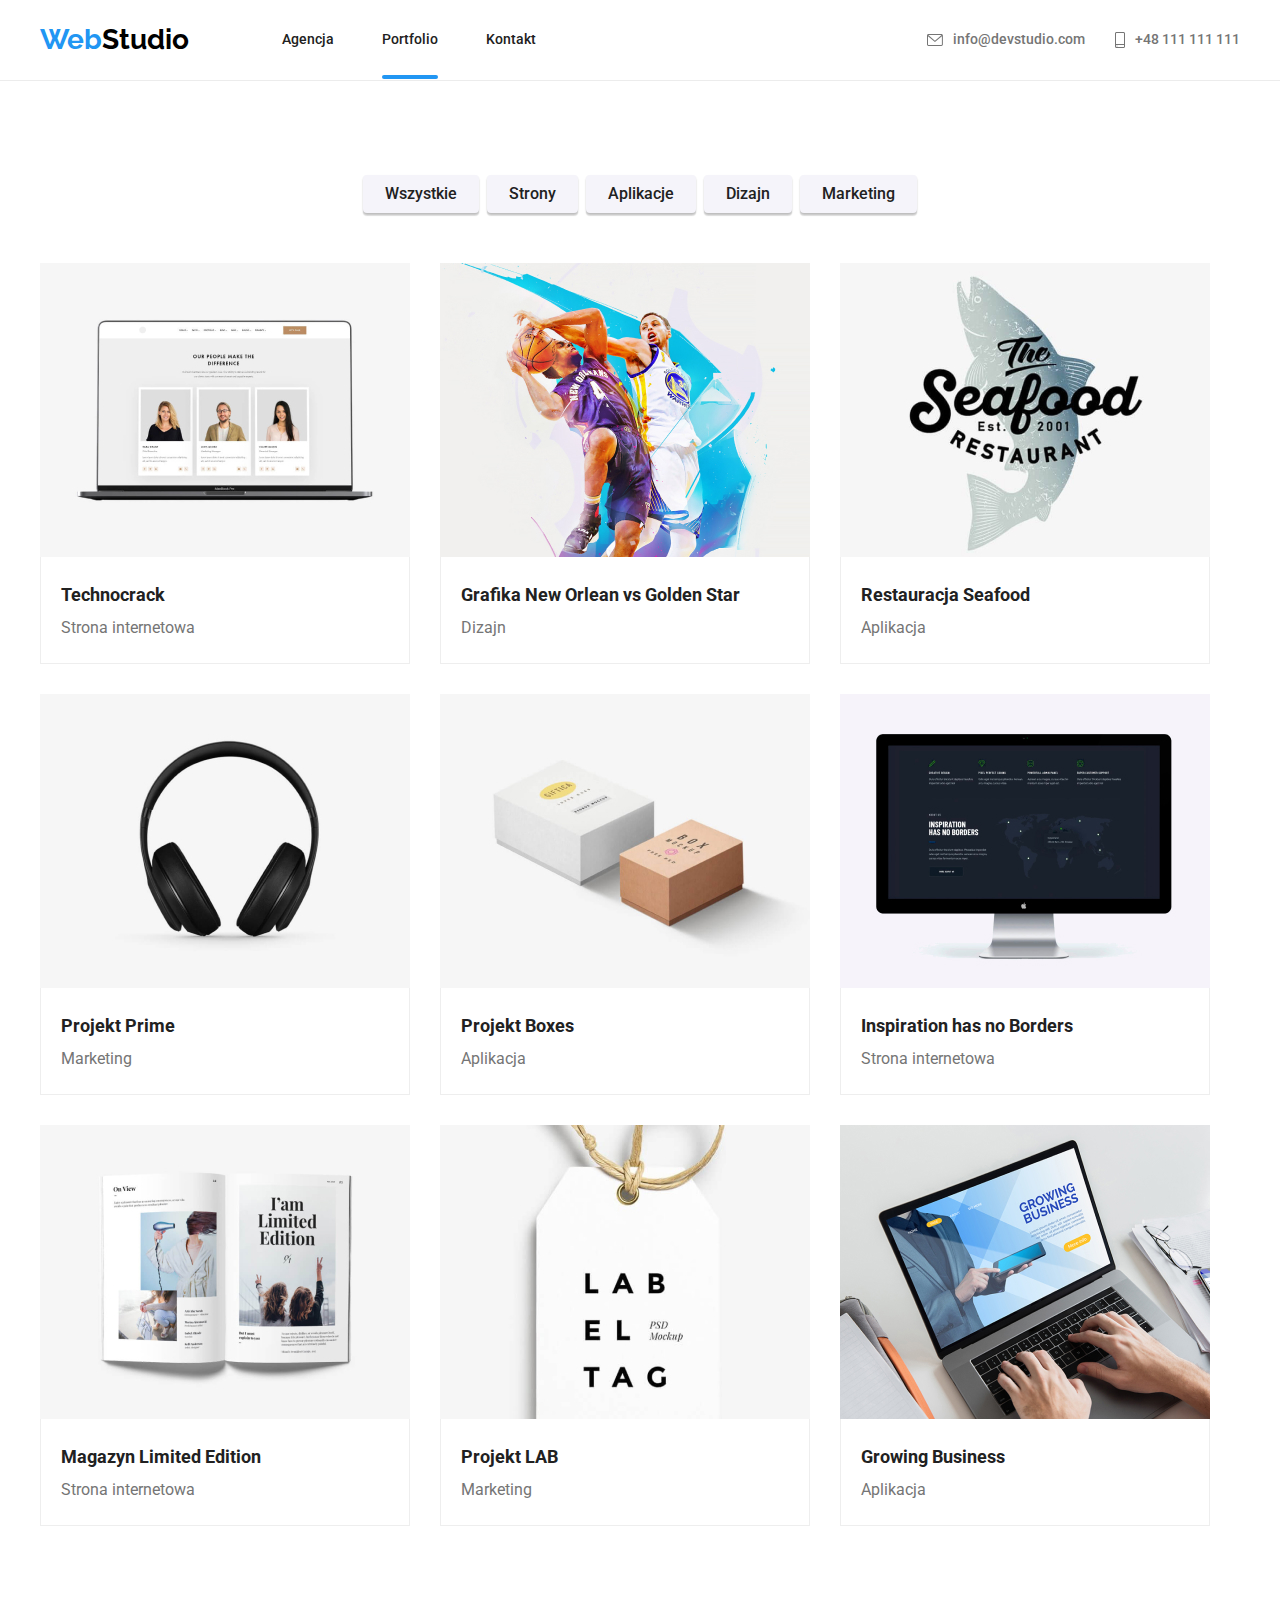
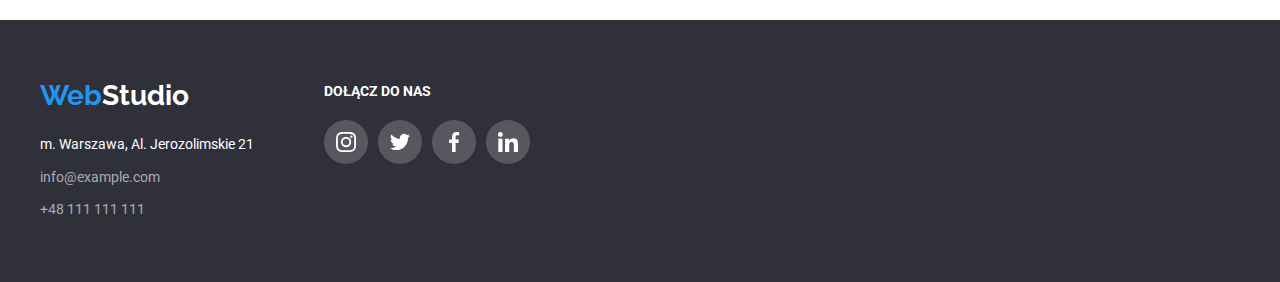
==== portfolio.html @ 6e2bf7b2 "Cloned data from hw-05 and changed readme file" ====
<!DOCTYPE html>
<html lang="pl">
  <head>
    <meta charset="UTF-8" />
    <meta http-equiv="X-UA-Compatible" content="IE=edge" />
    <meta name="viewport" content="width=device-width, initial-scale=1.0" />
    <title>Portfolio</title>
    <link rel="preconnect" href="https://fonts.googleapis.com" />
    <link rel="preconnect" href="https://fonts.gstatic.com" crossorigin />
    <link
      href="https://fonts.googleapis.com/css2?family=Raleway:wght@700&family=Roboto:wght@400;500;700;900&display=swap"
      rel="stylesheet"
    />
    <link rel="stylesheet" href="./css/modern-normalize-min.css" />
    <link rel="stylesheet" href="./css/styles.css" />
  </head>
  <body>
    <header>
      <div class="container header-parent">
        <a href="./index.html" class="logo black"><span class="logo blue">Web</span>Studio</a>
        <nav class="navig">
          <ul class="navigation list-style-none navigation-parent">
            <li><a href="./index.html" class="navigation-link">Agencja</a></li>
            <li><a href="./portfolio.html" class="navigation-link portfolio">Portfolio</a></li>
            <li><a href="" class="navigation-link">Kontakt</a></li>
          </ul>
        </nav>
        <ul class="nav-links-parent list-style-none">
          <li>
            <a href="mailto:info@devstudio.com" class="icon-with-text">
              <svg class="icon-nav" width="16" height="12">
                <use href="./images/icons.svg#icon-envelope"></use>
              </svg>
              info@devstudio.com
            </a>
          </li>
          <li>
            <a href="tel:+48111111111" class="icon-with-text">
              <svg class="icon-nav" width="10" height="16">
                <use href="./images/icons.svg#icon-smartphone"></use>
              </svg>
              +48 111 111 111</a
            >
          </li>
        </ul>
      </div>
    </header>
    <main>
      <section class="section">
        <div class="container">
          <ul class="ul-sec-1-portfolio list-style-none portfolio-buttons-parent">
            <li class="portfolio-buttons-item"><button type="button">Wszystkie</button></li>
            <li class="portfolio-buttons-item"><button type="button">Strony</button></li>
            <li class="portfolio-buttons-item"><button type="button">Aplikacje</button></li>
            <li class="portfolio-buttons-item"><button type="button">Dizajn</button></li>
            <li class="portfolio-buttons-item"><button type="button">Marketing</button></li>
          </ul>
        </div>
        <div class="container">
          <ul class="list-style-none portfolio-cards-parent">
            <li class="portfolio-cards-item">
              <figure>
                <div class="box">
                  <img
                    src="./images/portfolio/technocrack.jpg"
                    alt="Technocrack"
                    width="370"
                    height="294"
                    class="image"
                  />
                  <div class="overlay">
                    <p>
                      Technocrack jest popularną platformą wykorzystywaną do rozpowszechniania koronawirusa.<br />
                      Firmy wykorzystują tę platformę do celów szpiegowskich i ataków na niezabezpieczone serwery
                      konkurencji
                    </p>
                  </div>
                </div>

                <figcaption class="figcap-sec2-portfolio">
                  <h3 class="header3-sec-2-portfolio">Technocrack</h3>
                  <p class="par-sec-2-portfolio">Strona internetowa</p>
                </figcaption>
              </figure>
            </li>
            <li class="portfolio-cards-item">
              <figure>
                <div class="box">
                  <img
                    src="./images/portfolio/new-orlean-vs-golden-star.jpg"
                    alt="Grafika New Orlean vs Golden Star"
                    width="370"
                    height="294"
                    class="image"
                  />
                  <div class="overlay">
                    <p>
                      Technocrack jest popularną platformą wykorzystywaną do rozpowszechniania koronawirusa.<br />
                      Firmy wykorzystują tę platformę do celów szpiegowskich i ataków na niezabezpieczone serwery
                      konkurencji
                    </p>
                  </div>
                </div>
                <figcaption class="figcap-sec2-portfolio">
                  <h3 class="header3-sec-2-portfolio">Grafika New Orlean vs Golden Star</h3>
                  <p class="par-sec-2-portfolio">Dizajn</p>
                </figcaption>
              </figure>
            </li>
            <li class="portfolio-cards-item">
              <figure>
                <div class="box">
                  <img
                    src="./images/portfolio/restaurant-seafood.jpg"
                    alt="Restauracja Seafood"
                    width="370"
                    height="294"
                    class="image"
                  />
                  <div class="overlay">
                    <p>
                      Technocrack jest popularną platformą wykorzystywaną do rozpowszechniania koronawirusa.<br />
                      Firmy wykorzystują tę platformę do celów szpiegowskich i ataków na niezabezpieczone serwery
                      konkurencji
                    </p>
                  </div>
                </div>
                <figcaption class="figcap-sec2-portfolio">
                  <h3 class="header3-sec-2-portfolio">Restauracja Seafood</h3>
                  <p class="par-sec-2-portfolio">Aplikacja</p>
                </figcaption>
              </figure>
            </li>
            <li class="portfolio-cards-item">
              <figure>
                <div class="box">
                  <img
                    src="./images/portfolio/project-prime.jpg"
                    alt="Projekt Prime"
                    width="370"
                    height="294"
                    class="image"
                  />
                  <div class="overlay">
                    <p>
                      Technocrack jest popularną platformą wykorzystywaną do rozpowszechniania koronawirusa.<br />
                      Firmy wykorzystują tę platformę do celów szpiegowskich i ataków na niezabezpieczone serwery
                      konkurencji
                    </p>
                  </div>
                </div>
                <figcaption class="figcap-sec2-portfolio">
                  <h3 class="header3-sec-2-portfolio">Projekt Prime</h3>
                  <p class="par-sec-2-portfolio">Marketing</p>
                </figcaption>
              </figure>
            </li>
            <li class="portfolio-cards-item">
              <figure>
                <div class="box">
                  <img
                    src="./images/portfolio/project-boxes.jpg"
                    alt="Projekt Boxes"
                    width="370"
                    height="294"
                    class="image"
                  />
                  <div class="overlay">
                    <p>
                      Technocrack jest popularną platformą wykorzystywaną do rozpowszechniania koronawirusa.<br />
                      Firmy wykorzystują tę platformę do celów szpiegowskich i ataków na niezabezpieczone serwery
                      konkurencji
                    </p>
                  </div>
                </div>
                <figcaption class="figcap-sec2-portfolio">
                  <h3 class="header3-sec-2-portfolio">Projekt Boxes</h3>
                  <p class="par-sec-2-portfolio">Aplikacja</p>
                </figcaption>
              </figure>
            </li>
            <li class="portfolio-cards-item">
              <figure>
                <div class="box">
                  <img
                    src="./images/portfolio/inspiration-has-no-borders.jpg"
                    alt="Inspiration has no Borders"
                    width="370"
                    height="294"
                    class="image"
                  />
                  <div class="overlay">
                    <p>
                      Technocrack jest popularną platformą wykorzystywaną do rozpowszechniania koronawirusa.<br />
                      Firmy wykorzystują tę platformę do celów szpiegowskich i ataków na niezabezpieczone serwery
                      konkurencji
                    </p>
                  </div>
                </div>
                <figcaption class="figcap-sec2-portfolio">
                  <h3 class="header3-sec-2-portfolio">Inspiration has no Borders</h3>
                  <p class="par-sec-2-portfolio">Strona internetowa</p>
                </figcaption>
              </figure>
            </li>
            <li class="portfolio-cards-item">
              <figure>
                <div class="box">
                  <img
                    src="./images/portfolio/limited-edition.jpg"
                    alt="Magazyn Limited Edition"
                    width="370"
                    height="294"
                    class="image"
                  />
                  <div class="overlay">
                    <p>
                      Technocrack jest popularną platformą wykorzystywaną do rozpowszechniania koronawirusa.<br />
                      Firmy wykorzystują tę platformę do celów szpiegowskich i ataków na niezabezpieczone serwery
                      konkurencji
                    </p>
                  </div>
                </div>
                <figcaption class="figcap-sec2-portfolio">
                  <h3 class="header3-sec-2-portfolio">Magazyn Limited Edition</h3>
                  <p class="par-sec-2-portfolio">Strona internetowa</p>
                </figcaption>
              </figure>
            </li>
            <li class="portfolio-cards-item">
              <figure>
                <div class="box">
                  <img
                    src="./images/portfolio/project-lab.jpg"
                    alt="Projekt LAB"
                    width="370"
                    height="294"
                    class="image"
                  />
                  <div class="overlay">
                    <p>
                      Technocrack jest popularną platformą wykorzystywaną do rozpowszechniania koronawirusa.<br />
                      Firmy wykorzystują tę platformę do celów szpiegowskich i ataków na niezabezpieczone serwery
                      konkurencji
                    </p>
                  </div>
                </div>
                <figcaption class="figcap-sec2-portfolio">
                  <h3 class="header3-sec-2-portfolio">Projekt LAB</h3>
                  <p class="par-sec-2-portfolio">Marketing</p>
                </figcaption>
              </figure>
            </li>
            <li class="portfolio-cards-item">
              <figure>
                <div class="box">
                  <img
                    src="./images/portfolio/growing-business.jpg"
                    alt="Growing Business"
                    width="370"
                    height="294"
                    class="image"
                  />
                  <div class="overlay">
                    <p>
                      Technocrack jest popularną platformą wykorzystywaną do rozpowszechniania koronawirusa.<br />
                      Firmy wykorzystują tę platformę do celów szpiegowskich i ataków na niezabezpieczone serwery
                      konkurencji
                    </p>
                  </div>
                </div>
                <figcaption class="figcap-sec2-portfolio">
                  <h3 class="header3-sec-2-portfolio">Growing Business</h3>
                  <p class="par-sec-2-portfolio">Aplikacja</p>
                </figcaption>
              </figure>
            </li>
          </ul>
        </div>
      </section>
    </main>
    <footer class="foot">
      <div class="container foot-parent">
        <div>
          <a href="./index.html" class="logo white"><span class="logo blue">Web</span>Studio</a>
          <address class="addr">
            <ul class="list-style-none addr-list">
              <li class="address-address">m. Warszawa, Al. Jerozolimskie 21</li>
              <li><a href="mailto:info@example.com" class="address-mail">info@example.com</a></li>
              <li><a href="tel:+111111111" class="address-tel">+48 111 111 111</a></li>
            </ul>
          </address>
        </div>
        <div>
          <ul class="footer-join-us list-style-none">
            <li>
              <h4 class="footer-social-media">DOŁĄCZ DO NAS</h4>
            </li>
            <li>
              <ul class="footer-icons-social-media list-style-none">
                <li>
                  <a class="circle2">
                    <svg class="icon-footer" width="44" height="44">
                      <use href="./images/icons.svg#icon-instagram-footer"></use>
                    </svg>
                  </a>
                </li>
                <li>
                  <a class="circle2">
                    <svg class="icon-footer" width="44" height="44">
                      <use href="./images/icons.svg#icon-twitter-footer"></use>
                    </svg>
                  </a>
                </li>
                <li>
                  <a class="circle2">
                    <svg class="icon-footer" width="44" height="44">
                      <use href="./images/icons.svg#icon-facebook-footer"></use>
                    </svg>
                  </a>
                </li>
                <li>
                  <a class="circle2">
                    <svg class="icon-footer" width="44" height="44">
                      <use href="./images/icons.svg#icon-linkedin-footer"></use>
                    </svg>
                  </a>
                </li>
              </ul>
            </li>
          </ul>
        </div>
      </div>
    </footer>
  </body>
</html>
---- css/styles.css ----
:root {
  --text-black: #000000;
  --text-dark-grey: #212121;
  --text-grey: #757575;
  --text-blue: #2196f3;
  --text-white: #ffffff;
  --bg-dark-grey: #2f303a;
  --bg-blue: #2196f3;
  --bg-blue-rgba: rgba(33, 150, 243, 0.9);
  --bg-grey: #f5f4fa;
  --bg-white: #ffffff;
  --bg-backdrop: rgba(0, 0, 0, 0.2);
  --border-grey: #eeeeee;
  --border-header: #ececec;
  --border-semi-grey: #afb1b8;
  --link-transparent-grey: rgba(255, 255, 255, 60%);
  --icons-grey: #757575;
  --icons-semi-grey: #afb1b8;
  --icons-white: #ffffff;
  --icons-blue: #2196f3;
  --icons-border: #0000001a;
  --icons-transparent-grey: rgba(255, 255, 255, 0.1);
  --label: rgba(47, 48, 58, 0.8);
}

body {
  font-family: "Roboto", sans-serif;
  font-size: 14px;
  line-height: 1.71;
  color: var(--text-grey);
}

* {
  padding: 0;
  margin: 0;
  box-sizing: border-box;
}

.container {
  width: 1200px;
  margin: 0 auto;
  /* background-color: yellow; */
}

.list-style-none {
  list-style: none;
}

.logo {
  font-family: "Raleway", sans-serif;
  font-weight: 700;
  font-size: 28px;
  line-height: 1.17;
  text-decoration: none;
}

.logo.black {
  color: var(--text-black);
}

.logo.white {
  color: var(--text-white);
}

.logo.blue {
  color: var(--text-blue);
}

.navigation-link {
  text-decoration: none;
  font-weight: 500;
  color: var(--text-dark-grey);
  transition-property: color;
  transition-duration: 250ms;
  transition-timing-function: cubic-bezier(0.4, 0, 0.2, 1);
}

.agencja,
.portfolio {
  position: relative;
}

.agencja::after,
.portfolio::after {
  position: absolute;
  bottom: -32px;
  content: "";
  display: block;
  height: 4px;
  width: 100%;
  background: var(--bg-blue);
  border-radius: 2px;
}

.address-address,
.address-mail,
.address-tel {
  transition-property: color;
  transition-duration: 250ms;
  transition-timing-function: cubic-bezier(0.4, 0, 0.2, 1);
}

.navigation-link:focus,
.navigation-link:hover,
.nav-links-parent li a:focus,
.nav-links-parent li a:hover,
.address-address:focus,
.address-address:hover,
.address-mail:focus,
.address-mail:hover,
.address-tel:focus,
.address-tel:hover {
  color: var(--text-blue);
}

.nav-links-parent li a {
  text-decoration: none;
  font-weight: 500;
  color: var(--text-grey);
}

.sec-1-index {
  background-color: var(--bg-dark-grey);
  background-image: linear-gradient(rgba(47, 48, 58, 0.4), rgba(47, 48, 58, 0.6)),
    url(../images/index/people-at-the-office.jpg);
  background-repeat: no-repeat;
  background-position: 50%;
  background-size: 1600px 600px;
  font-weight: 900;
  font-size: 44px;
  line-height: 1.36;
  text-align: center;
  color: var(--text-white);
}

.title-sec-1-index {
  font-weight: 900;
  font-size: 44px;
  line-height: 1.36;
  width: 696px;
  height: 120px;
  margin-bottom: 30px;
}

.but-sec-1-index {
  background-color: var(--bg-blue);
  color: var(--text-white);
  font-weight: 700;
  font-size: 16px;
  line-height: 1.87;
  cursor: pointer;
  padding: 10px 41px 10px 42px;
  border: none;
  border-radius: 4px;
  box-shadow: 0px 4px 4px rgba(0, 0, 0, 0.15);
}

.header4-sec-2-index {
  color: var(--text-dark-grey);
  font-weight: 700;
  margin-bottom: 10px;
}

.header2-sec-3-index {
  color: var(--text-dark-grey);
  font-weight: 700;
  font-size: 36px;
  line-height: 1.17;
  text-align: center;
}

.what-we-do-index {
  position: relative;
  width: 370px;
  height: 294px;
}

.label-what-we-do-index {
  display: flex;
  justify-content: center;
  align-items: center;
  background-color: var(--label);
  color: var(--text-white);
  font-weight: bold;
  position: absolute;
  width: 100%;
  height: 70px;
  bottom: 0;
}

.label-what-we-do-index:focus,
.label-what-we-do-index:hover {
  filter: drop-shadow(0px 4px 4px rgba(0, 0, 0, 0.25));
}

.sec-4-index {
  background-color: var(--bg-grey);
}

.header2-sec-4-index {
  color: var(--text-dark-grey);
  font-weight: 700;
  font-size: 36px;
  line-height: 1.17;
  text-align: center;
}

.header3-sec-4-index {
  color: var(--text-dark-grey);
  font-weight: 500;
  line-height: 1.17;
}

.par-sec-4-index {
  font-size: 16px;
  line-height: 1.17;
}

.foot {
  background-color: var(--bg-dark-grey);
}

.addr {
  font-style: normal;
  color: var(--text-white);
  text-decoration: none;
}

.address-mail,
.address-tel {
  text-decoration: none;
  color: var(--link-transparent-grey);
}

.ul-sec-1-portfolio li button {
  color: var(--text-dark-grey);
  background-color: var(--bg-grey);
  border: none;
  font-size: 16px;
  line-height: 1.62;
  font-weight: 500;
  cursor: pointer;
  padding: 6px 22px;
  border-radius: 4px;
  box-shadow: 0px 3px 1px rgba(0, 0, 0, 0.1), 0px 1px 2px rgba(0, 0, 0, 0.08), 0px 2px 2px rgba(0, 0, 0, 0.12);
  transition-property: color, background-color;
  transition-duration: 250ms;
  transition-timing-function: cubic-bezier(0.4, 0, 0.2, 1);
}

.ul-sec-1-portfolio li button:focus,
.ul-sec-1-portfolio li button:hover {
  color: var(--text-white);
  background-color: var(--bg-blue);
  font-size: 16px;
  line-height: 1.62;
  font-weight: 500;
}

.figcap-sec2-portfolio {
  border: 1px solid var(--border-grey);
  border-top: none;
  padding: 20px;
}

.image {
  display: block;
}

.header3-sec-2-portfolio {
  color: var(--text-dark-grey);
  font-weight: 700;
  font-size: 18px;
  line-height: 2;
}

.par-sec-2-portfolio {
  font-size: 16px;
  line-height: 1.87;
}

/*29.12.2022*/

/* header-container settings */

.header-parent {
  display: flex;
  width: 1200px;
  height: 80px;
  align-items: center;
  justify-content: space-between;
}

.navigation-parent {
  display: flex;
  width: 254px;
  justify-content: space-between;
  /* background-color: teal; */
  /* border: dotted violet 2px; */
}

.nav-links-parent {
  display: flex;
  width: 295px;
  justify-content: flex-end;
  gap: 30px;
  flex-grow: 0.5;
  /* background-color: orange; */
  /* border: dotted violet 2px; */
}

.icon-with-text {
  display: flex;
  align-items: center;
  gap: 10px;
  transition-property: color;
  transition-duration: 250ms;
  transition-timing-function: cubic-bezier(0.4, 0, 0.2, 1);
}

.icon-with-text:hover,
.icon-with-text:focus {
  color: var(--text-blue);
}

.icon-nav {
  fill: var(--icons-grey);
  transition-property: fill;
  transition-duration: 250ms;
  transition-timing-function: cubic-bezier(0.4, 0, 0.2, 1);
}

.icon-with-text:hover .icon-nav,
.icon-with-text:focus .icon-nav {
  fill: var(--text-blue);
}

.sec-1-parent {
  display: flex;
  flex-direction: column;
  height: 600px;
  justify-content: center;
  align-items: center;
  padding: 200px 452px;
}

.sec-2-parent {
  display: flex;
  justify-content: space-between;
}

.sec-2-parent .sec-2-item {
  width: 270px;
}

.sec-2-parent .sec-2-item:not(:first-child) {
  margin-left: 30px;
}

.sec-3-parent {
  display: flex;
  justify-content: space-between;
}

.sec-3-parent .sec-3-item {
  margin-top: 50px;
}

.sec-3-parent .sec-3-item:not(:first-child) {
  margin-left: 30px;
}

.sec-4-parent {
  display: flex;
  justify-content: space-between;
}

.sec-4-parent .sec-4-item {
  margin-top: 50px;
}

.sec-4-parent .sec-4-item:not(:first-child) {
  margin-left: 30px;
}

.fig-settings {
  background-color: var(--bg-white);
  width: 270px;
  border-radius: 0 0 4px 4px;
  box-shadow: 0px 1px 3px rgba(0, 0, 0, 0.12), 0px 1px 1px rgba(0, 0, 0, 0.14), 0px 2px 1px rgba(0, 0, 0, 0.2);
}

.fig-settings > figcaption {
  text-align: center;
  padding-top: 25px;
  padding-bottom: 25px;
}

.fig-settings > figcaption > h3 {
  margin-bottom: 10px;
}

.foot-parent {
  padding-top: 60px;
  padding-bottom: 60px;
  display: flex;
}

.addr-list > li:not(:last-child) {
  margin-bottom: 9px;
}

.addr-list > li:first-child {
  margin-top: 20px;
}

.portfolio-buttons-parent {
  display: flex;
  justify-content: center;
  margin-bottom: 50px;
}

.portfolio-buttons-parent .portfolio-buttons-item:not(:first-child) {
  margin-left: 8px;
}

.portfolio-cards-parent {
  display: flex;
  flex-wrap: wrap;
  gap: 30px;
}

.portfolio-cards-item {
  flex-basis: calc((100% - 2 * 30px) / 3);
  max-width: 370px;
  max-height: 404px;
  transition-property: background-color, box-shadow;
  transition-duration: 250ms;
  transition-timing-function: cubic-bezier(0.4, 0, 0.2, 1);
}

.portfolio-cards-item:hover,
.portfolio-cards-item:focus {
  background-color: var(--bg-white);
  border: 0 1px 1px 1px solid var(--border-grey);
  box-shadow: 0px 1px 1px rgba(0, 0, 0, 0.12), 0px 4px 4px rgba(0, 0, 0, 0.06), 1px 4px 6px rgba(0, 0, 0, 0.16);
  cursor: pointer;
}

.section {
  padding-top: 94px;
  padding-bottom: 94px;
  /* background-color: teal; */
}

.sec-2 {
  padding-bottom: 0;
}

header {
  border-bottom: var(--border-header) 1px solid;
}

.navig {
  flex-grow: 1;
  /* background-color: violet; */
  padding-left: 93px;
}

.icon-team {
  fill: var(--icons-semi-grey);
  transition-property: fill;
  transition-duration: 250ms;
  transition-timing-function: cubic-bezier(0.4, 0, 0.2, 1);
}

.icon-team:hover,
.icon-team:focus {
  fill: var(--icons-white);
  cursor: pointer;
}

.icon-our-assets {
  margin-bottom: 30px;
}

.icons-social-media {
  display: flex;
  justify-content: space-between;
  margin-left: 32px;
  margin-right: 32px;
}

.icons-social-media li svg {
  width: 44px;
  height: 44px;
}

.icons-clients {
  display: flex;
  justify-content: center;
}

.icons-clients li:not(:last-child) {
  margin-right: 30px;
}

.icon-client {
  border: 1px solid var(--border-semi-grey);
  border-radius: 4px;
  margin-top: 50px;
  fill: var(--icons-semi-grey);
  transition-property: fill, border;
  transition-duration: 250ms;
  transition-timing-function: cubic-bezier(0.4, 0, 0.2, 1);
}

.icon-client:focus,
.icon-client:hover {
  fill: var(--icons-blue);
  border: 1px solid var(--icons-blue);
  cursor: pointer;
}

/* .icon-footer {
  fill: var(--icons-white);
} */

.icon-footer:hover,
.icon-footer:focus {
  cursor: pointer;
}

.footer-social-media {
  color: var(--icons-white);
}

.footer-icons-social-media {
  display: flex;
  justify-content: space-between;
}

.footer-icons-social-media li svg {
  width: 44px;
  height: 44px;
}

.footer-icons-social-media li:not(:last-child) {
  padding-right: 10px;
}

.footer-join-us {
  margin-left: 70px;
}

.circle {
  display: flex;
  justify-content: center;
  align-items: center;
  height: 44px;
  width: 44px;
  background-color: var(--bg-white);
  border-radius: 100px;
  margin-top: 16px;
  margin-bottom: 5px;
  transition-property: background-color;
  transition-duration: 250ms;
  transition-timing-function: cubic-bezier(0.4, 0, 0.2, 1);
}

.circle:hover {
  background-color: var(--bg-blue);
}

.circle2 {
  display: flex;
  justify-content: center;
  align-items: center;
  height: 44px;
  width: 44px;
  background-color: var(--icons-transparent-grey);
  border-radius: 100px;
  margin-top: 16px;
  margin-bottom: 5px;
  transition-property: background-color;
  transition-duration: 250ms;
  transition-timing-function: cubic-bezier(0.4, 0, 0.2, 1);
}

.circle2:hover {
  background-color: var(--bg-blue);
}

/* 15.01 */

.box {
  position: relative;
  width: 370px;
  height: 294px;
  overflow: hidden;
}

.overlay {
  width: 370px;
  height: 294px;
  background-color: var(--bg-blue-rgba);
  padding: 49px 45px 49px 24px;
  color: var(--text-white);
  font-size: 18px;
  line-height: 1.55;
  position: absolute;
  /* display: flex; */
  /* z-index: 3; */
  transition-property: transform;
  transition-duration: 250ms;
  transition-timing-function: cubic-bezier(0.4, 0, 0.2, 1);
}

.portfolio-cards-item:hover .overlay {
  transform: translateY(-100%);
}

.backdrop {
  position: fixed;
  top: 0;
  left: o;
  z-index: 1;
  height: 100%;
  width: 100%;
  background-color: var(--bg-backdrop);
  display: flex;
  justify-content: center;
  align-items: center;
  transition-property: opacity, visibility;
  transition-duration: 250ms;
  transition-timing-function: cubic-bezier(0.4, 0, 0.2, 1);
  /* transition: opacity 250ms cubic-bezier(0.4, 0, 0.2, 1), visibility 250ms cubic-bezier(0.4, 0, 0.2, 1); */
}

.is-hidden {
  pointer-events: none;
  visibility: hidden;
  opacity: 0;
}

.modal {
  display: block;
  position: absolute;
  top: 221;
  left: 536;
  width: 528px;
  height: 581px;
  border-radius: 4px;
  background-color: var(--bg-white);
  z-index: 1;
  filter: drop-shadow(0px 4px 4px rgba(0, 0, 0, 0.25));
  /* przy tych transformacjach translateX/Y należy ustawić top i left: 50% 
  top: 50%;
  left: 50%;  */
  transition-property: visibility, opacity, transform;
  transition-duration: 4s;
  transform: /*rotate(360deg)*/ scale(1);
  visibility: visible;
  opacity: 1;
}

.modal-close {
  position: absolute;
  top: 8px;
  right: 8px;
  width: 30px;
  height: 30px;
  background-color: var(--bg-white);
  border: 1px solid var(--icons-border);
  border-radius: 50%;
  cursor: pointer;
  display: flex;
  justify-content: center;
  align-items: center;
}
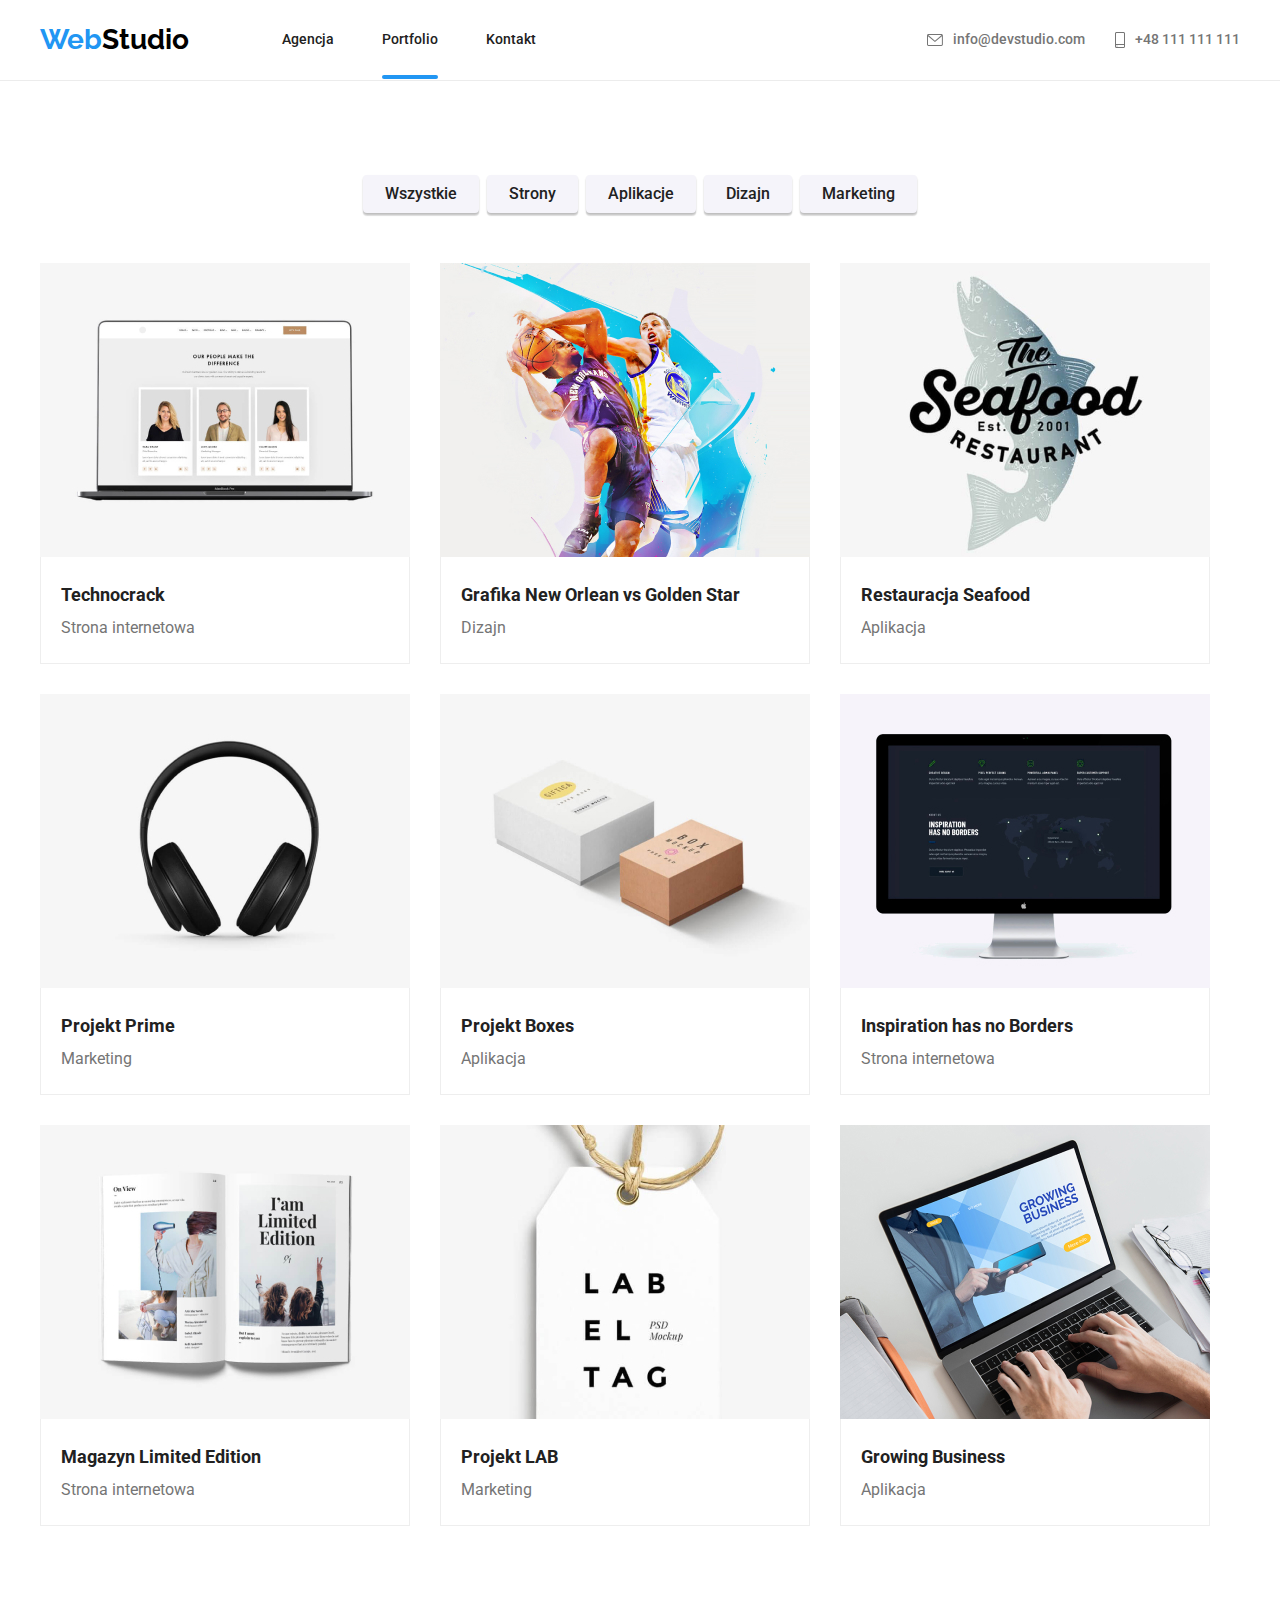
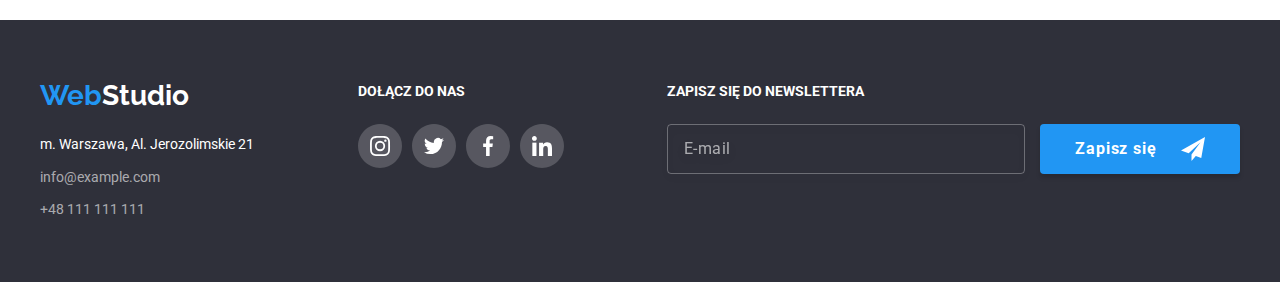
==== commit 9b258b6c: "Form in footer done" ====
--- a/portfolio.html
+++ b/portfolio.html
@@ -330,6 +330,22 @@
             </li>
           </ul>
         </div>
+        <div>
+          <ul class="footer-newsletter list-style-none">
+            <li>
+              <h4 class="footer-form-description">ZAPISZ SIĘ DO NEWSLETTERA</h4>
+            </li>
+            <li>
+              <form>
+                <label for="email"></label>
+                <input id="email" type="email" name="email" class="footer-newsletter-input" placeholder="E-mail" />
+                <button type="submit" class="footer-newsletter-button">
+                  Zapisz się<svg height="24px" width="24px"><use href="./images/icons.svg#icon-send"></use></svg>
+                </button>
+              </form>
+            </li>
+          </ul>
+        </div>
       </div>
     </footer>
   </body>
--- a/css/styles.css
+++ b/css/styles.css
@@ -21,6 +21,7 @@
   --icons-border: #0000001a;
   --icons-transparent-grey: rgba(255, 255, 255, 0.1);
   --label: rgba(47, 48, 58, 0.8);
+  --input-email: rgba(255, 255, 255, 0.6);
 }
 
 body {
@@ -39,7 +40,6 @@
 .container {
   width: 1200px;
   margin: 0 auto;
-  /* background-color: yellow; */
 }
 
 .list-style-none {
@@ -279,10 +279,6 @@
   line-height: 1.87;
 }
 
-/*29.12.2022*/
-
-/* header-container settings */
-
 .header-parent {
   display: flex;
   width: 1200px;
@@ -295,8 +291,6 @@
   display: flex;
   width: 254px;
   justify-content: space-between;
-  /* background-color: teal; */
-  /* border: dotted violet 2px; */
 }
 
 .nav-links-parent {
@@ -305,8 +299,6 @@
   justify-content: flex-end;
   gap: 30px;
   flex-grow: 0.5;
-  /* background-color: orange; */
-  /* border: dotted violet 2px; */
 }
 
 .icon-with-text {
@@ -398,12 +390,6 @@
 
 .fig-settings > figcaption > h3 {
   margin-bottom: 10px;
-}
-
-.foot-parent {
-  padding-top: 60px;
-  padding-bottom: 60px;
-  display: flex;
 }
 
 .addr-list > li:not(:last-child) {
@@ -450,7 +436,6 @@
 .section {
   padding-top: 94px;
   padding-bottom: 94px;
-  /* background-color: teal; */
 }
 
 .sec-2 {
@@ -463,7 +448,6 @@
 
 .navig {
   flex-grow: 1;
-  /* background-color: violet; */
   padding-left: 93px;
 }
 
@@ -522,17 +506,27 @@
   cursor: pointer;
 }
 
-/* .icon-footer {
-  fill: var(--icons-white);
-} */
-
 .icon-footer:hover,
 .icon-footer:focus {
   cursor: pointer;
 }
 
+.foot-parent {
+  padding-top: 60px;
+  padding-bottom: 60px;
+  display: flex;
+  align-items: flex-start;
+  justify-content: space-between;
+}
+
 .footer-social-media {
   color: var(--icons-white);
+  margin-bottom: 20px;
+}
+
+.footer-form-description {
+  color: var(--icons-white);
+  margin-bottom: 20px;
 }
 
 .footer-icons-social-media {
@@ -547,10 +541,6 @@
 
 .footer-icons-social-media li:not(:last-child) {
   padding-right: 10px;
-}
-
-.footer-join-us {
-  margin-left: 70px;
 }
 
 .circle {
@@ -580,8 +570,6 @@
   width: 44px;
   background-color: var(--icons-transparent-grey);
   border-radius: 100px;
-  margin-top: 16px;
-  margin-bottom: 5px;
   transition-property: background-color;
   transition-duration: 250ms;
   transition-timing-function: cubic-bezier(0.4, 0, 0.2, 1);
@@ -590,8 +578,6 @@
 .circle2:hover {
   background-color: var(--bg-blue);
 }
-
-/* 15.01 */
 
 .box {
   position: relative;
@@ -678,3 +664,41 @@
   justify-content: center;
   align-items: center;
 }
+
+.footer-newsletter-input {
+  width: 358px;
+  height: 50px;
+  background-color: transparent;
+  border: 1px solid rgba(255, 255, 255, 0.3);
+  filter: drop-shadow(0px 4px 4px rgba(0, 0, 0, 0.15));
+  border-radius: 4px;
+  font-size: 16px;
+  line-height: 1.25;
+  letter-spacing: 0.03em;
+  color: var(--input-email);
+  padding-left: 16px;
+  margin-right: 12px;
+}
+
+.footer-newsletter-input::placeholder {
+  color: var(--input-email);
+}
+
+.footer-newsletter-button {
+  width: 200px;
+  height: 50px;
+  border-style: none;
+  background-color: var(--bg-blue);
+  box-shadow: 0px 4px 4px rgba(0, 0, 0, 0.15);
+  border-radius: 4px;
+  display: inline-flex;
+  align-items: center;
+  justify-content: center;
+  gap: 24px;
+  color: var(--text-white);
+  font-size: 16px;
+  font-weight: 700;
+  line-height: 1.875;
+  letter-spacing: 0.06em;
+  cursor: pointer;
+}
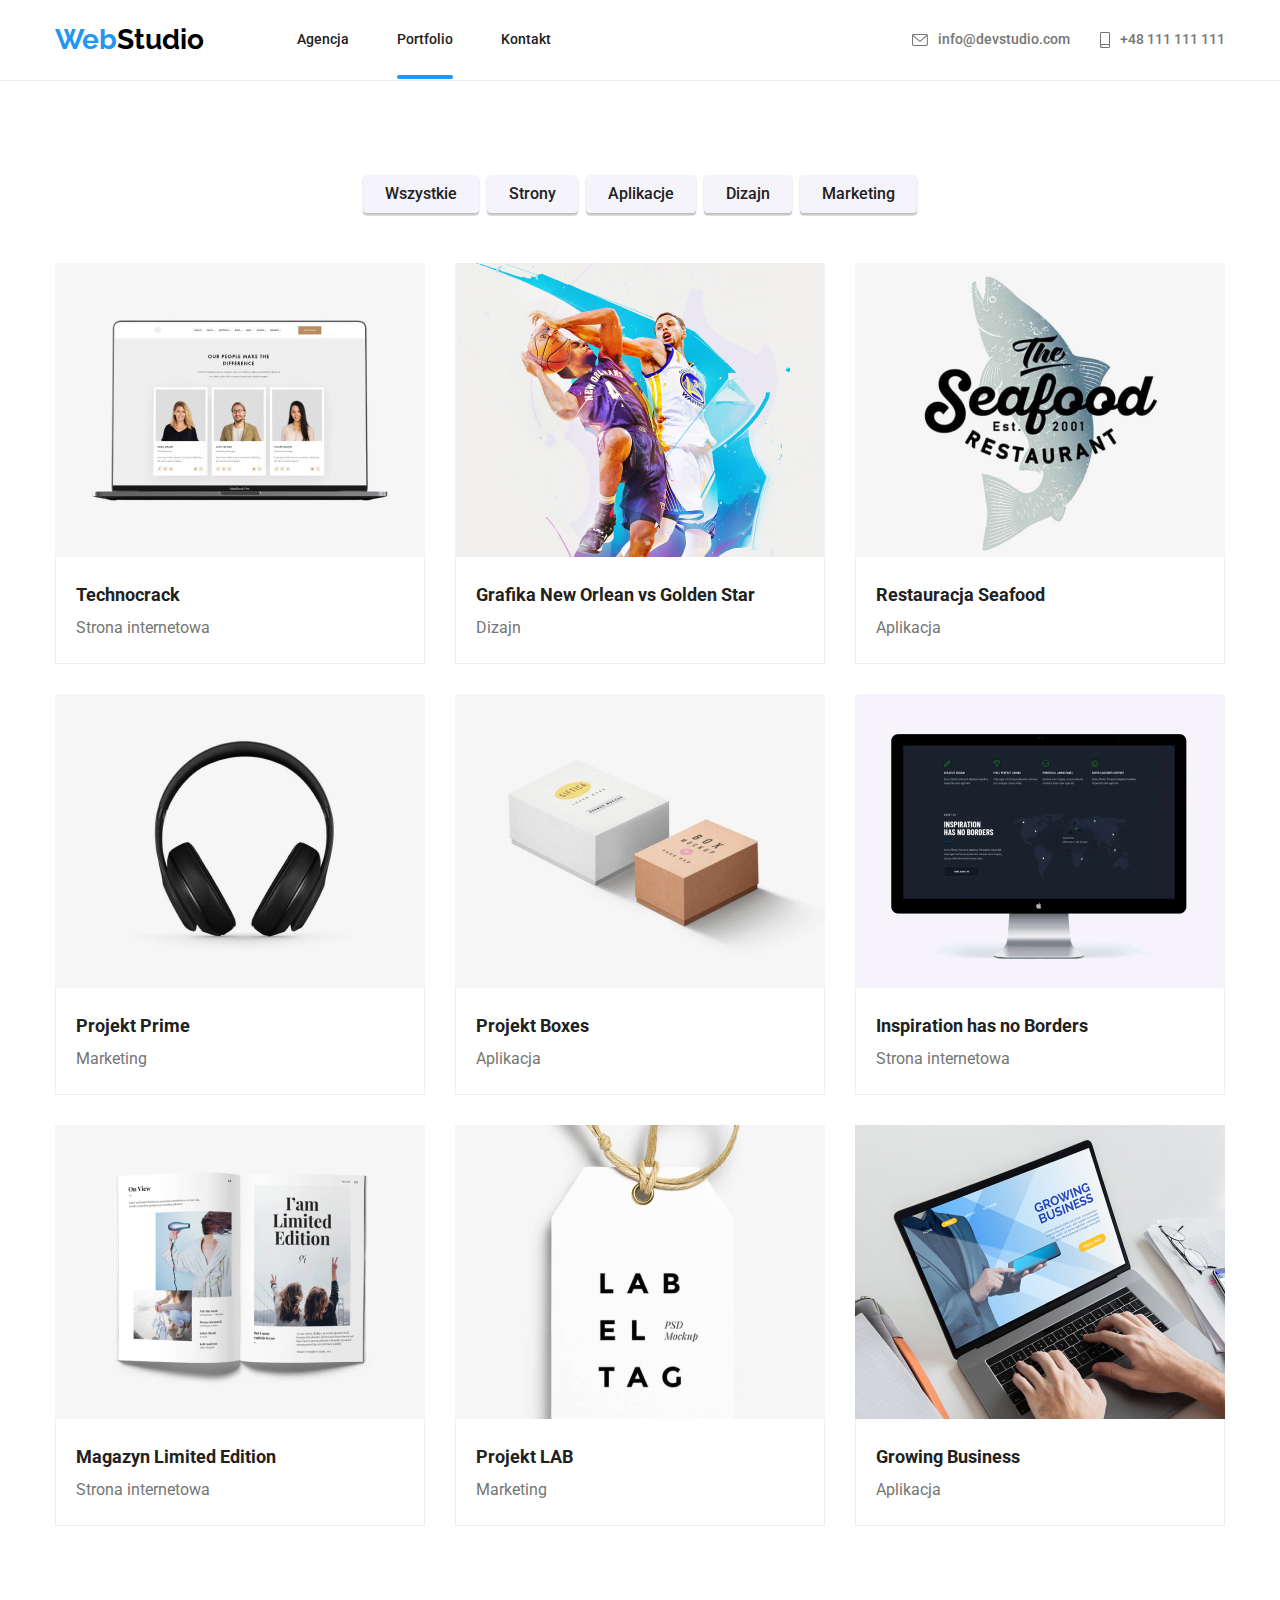
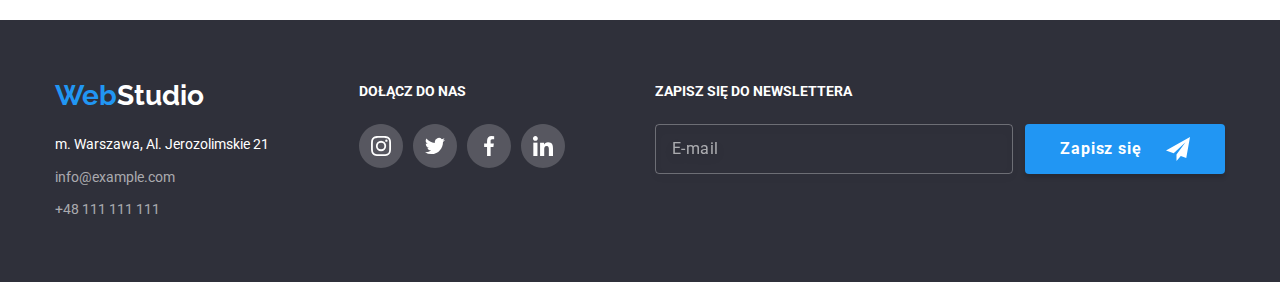
==== commit d55b66d8: "Added form in modal window" ====
--- a/portfolio.html
+++ b/portfolio.html
@@ -56,7 +56,7 @@
             <li class="portfolio-buttons-item"><button type="button">Marketing</button></li>
           </ul>
         </div>
-        <div class="container">
+        <div class="container portfolio-cards">
           <ul class="list-style-none portfolio-cards-parent">
             <li class="portfolio-cards-item">
               <figure>
@@ -336,7 +336,7 @@
               <h4 class="footer-form-description">ZAPISZ SIĘ DO NEWSLETTERA</h4>
             </li>
             <li>
-              <form>
+              <form class="footer-newsletter-form">
                 <label for="email"></label>
                 <input id="email" type="email" name="email" class="footer-newsletter-input" placeholder="E-mail" />
                 <button type="submit" class="footer-newsletter-button">
--- a/css/styles.css
+++ b/css/styles.css
@@ -281,7 +281,7 @@
 
 .header-parent {
   display: flex;
-  width: 1200px;
+  width: 1170px;
   height: 80px;
   align-items: center;
   justify-content: space-between;
@@ -408,6 +408,10 @@
 
 .portfolio-buttons-parent .portfolio-buttons-item:not(:first-child) {
   margin-left: 8px;
+}
+
+.portfolio-cards {
+  width: 1170px;
 }
 
 .portfolio-cards-parent {
@@ -512,6 +516,7 @@
 }
 
 .foot-parent {
+  width: 1170px;
   padding-top: 60px;
   padding-bottom: 60px;
   display: flex;
@@ -702,3 +707,84 @@
   letter-spacing: 0.06em;
   cursor: pointer;
 }
+
+.footer-newsletter-form {
+  display: flex;
+}
+
+.modal-title {
+  width: 448px;
+  height: 23px;
+  font-weight: 700;
+  font-size: 20px;
+  line-height: 23px;
+  text-align: center;
+  letter-spacing: 0.03em;
+  color: var(--text-dark-grey);
+  margin: 40px 40px 12px;
+}
+
+.modal-form {
+  display: flex;
+  line-height: 1.3;
+  flex-direction: column;
+  width: 448px;
+  height: 342px;
+  margin: 0 auto;
+}
+
+.modal-input {
+  width: 448px;
+  height: 40px;
+}
+
+.modal-label {
+  font-size: 12px;
+}
+
+.form-field {
+  margin-bottom: 10px;
+}
+
+.label-text-area {
+  font-size: 12px;
+  display: flex;
+  flex-direction: column;
+}
+
+.comment-area {
+  height: 120px;
+  resize: none;
+  padding: 12px 16px;
+}
+
+.policies {
+  margin-top: 10px;
+  margin-bottom: 30px;
+  text-align: center;
+  font-size: 14px;
+  line-height: 1.714;
+}
+
+.modal-button-div {
+  display: flex;
+  align-items: center;
+  justify-content: center;
+  /* margin: 30px 164px 40px; */
+}
+
+.modal-button {
+  width: 200px;
+  height: 50px;
+  border-style: none;
+  background-color: var(--bg-blue);
+  box-shadow: 0px 4px 4px rgba(0, 0, 0, 0.15);
+  border-radius: 4px;
+  color: var(--text-white);
+  font-size: 16px;
+  font-weight: 700;
+  line-height: 1.875;
+  letter-spacing: 0.06em;
+  cursor: pointer;
+  margin: 0 auto;
+}
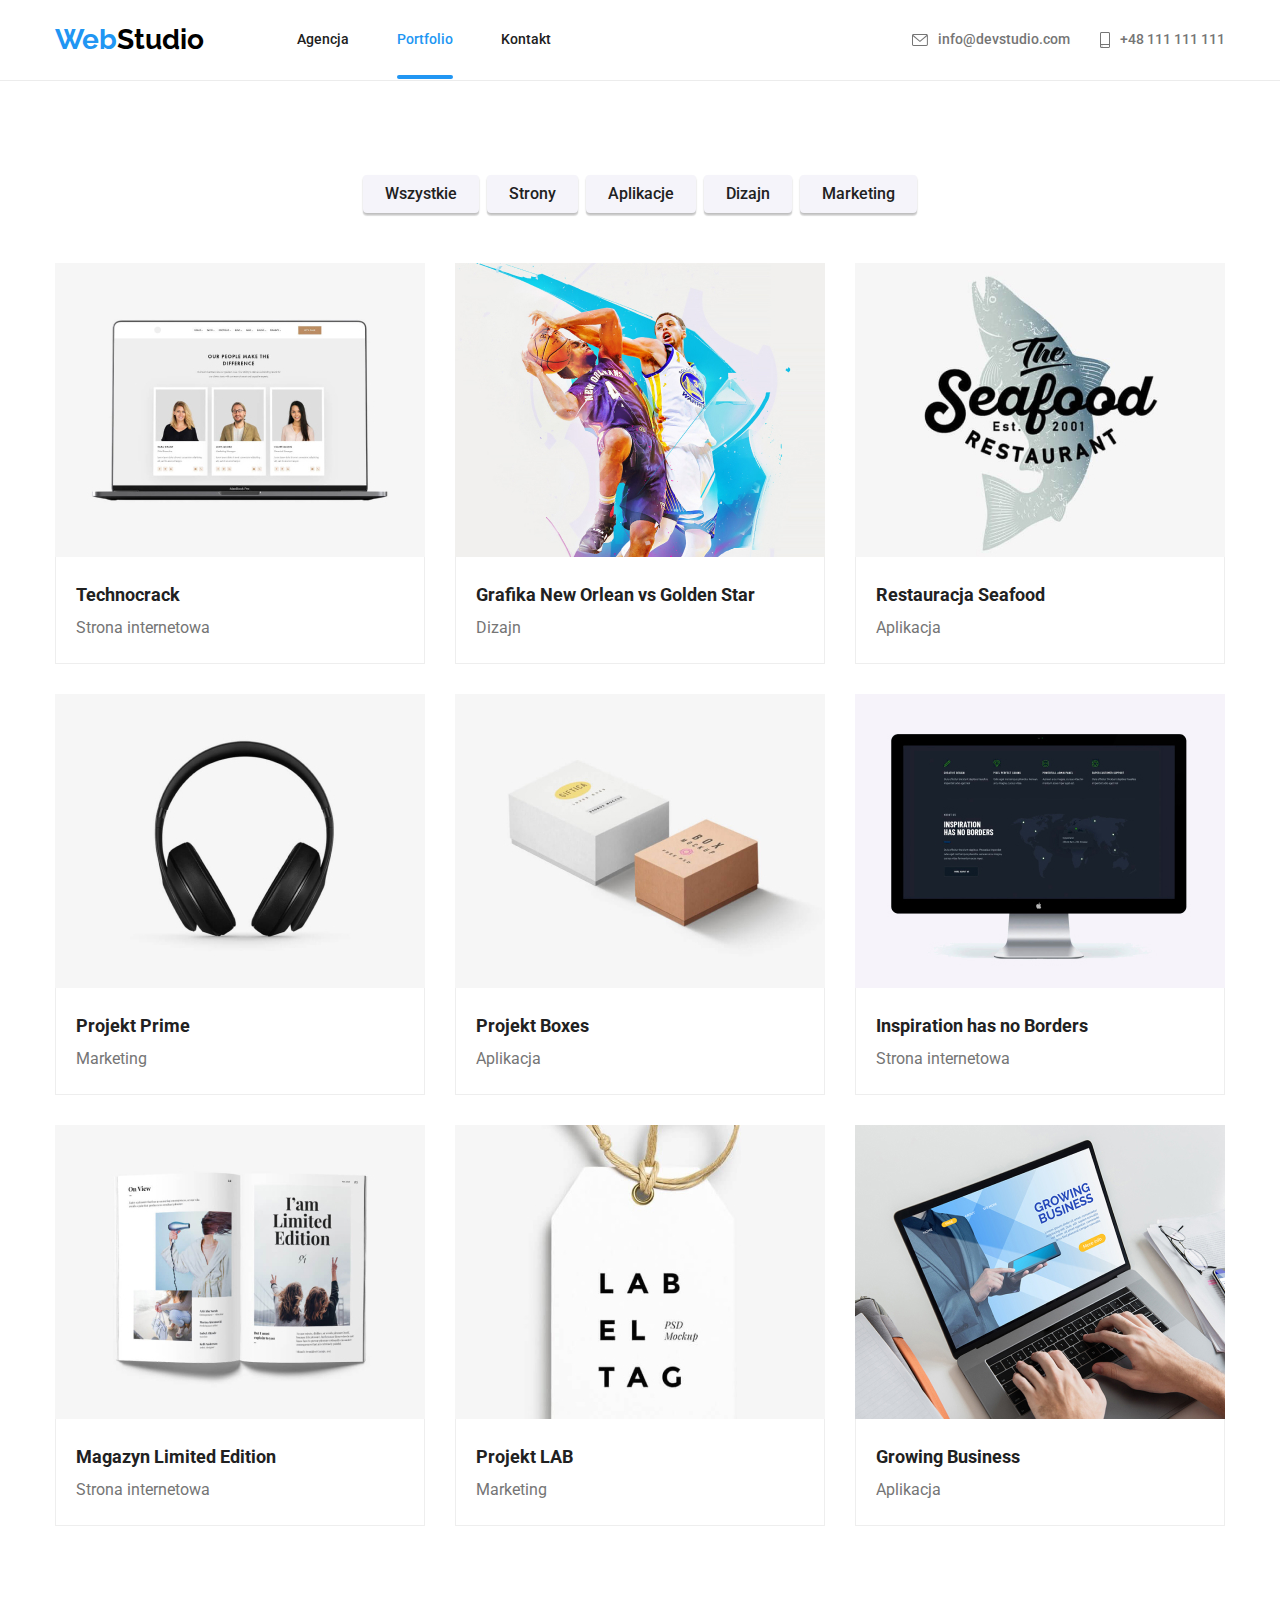
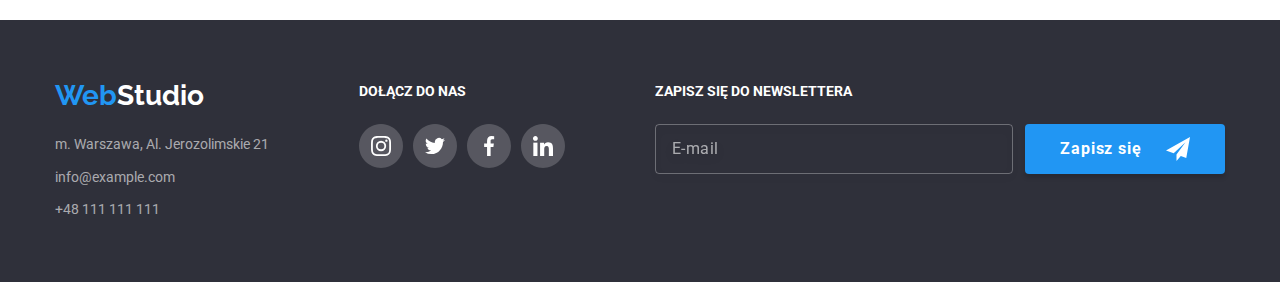
==== commit fff5581e: "Small corections in styles.css" ====
--- a/portfolio.html
+++ b/portfolio.html
@@ -285,7 +285,15 @@
           <a href="./index.html" class="logo white"><span class="logo blue">Web</span>Studio</a>
           <address class="addr">
             <ul class="list-style-none addr-list">
-              <li class="address-address">m. Warszawa, Al. Jerozolimskie 21</li>
+              <li>
+                <a
+                  href="https://goo.gl/maps/nuaCnTMoTbVcBPQF8"
+                  class="address-address"
+                  target="_blank"
+                  rel="noreferrer noopener"
+                  >m. Warszawa, Al. Jerozolimskie 21</a
+                >
+              </li>
               <li><a href="mailto:info@example.com" class="address-mail">info@example.com</a></li>
               <li><a href="tel:+111111111" class="address-tel">+48 111 111 111</a></li>
             </ul>
@@ -337,8 +345,14 @@
             </li>
             <li>
               <form class="footer-newsletter-form">
-                <label for="email"></label>
-                <input id="email" type="email" name="email" class="footer-newsletter-input" placeholder="E-mail" />
+                <label for="newsletter-email"></label>
+                <input
+                  id="newsletter-email"
+                  type="email"
+                  name="email"
+                  class="footer-newsletter-input"
+                  placeholder="E-mail"
+                />
                 <button type="submit" class="footer-newsletter-button">
                   Zapisz się<svg height="24px" width="24px"><use href="./images/icons.svg#icon-send"></use></svg>
                 </button>
--- a/css/styles.css
+++ b/css/styles.css
@@ -21,7 +21,10 @@
   --icons-border: #0000001a;
   --icons-transparent-grey: rgba(255, 255, 255, 0.1);
   --label: rgba(47, 48, 58, 0.8);
-  --input-email: rgba(255, 255, 255, 0.6);
+  --input-placeholder-footer: rgba(255, 255, 255, 0.6);
+  --input-placeholder-modal: rgba(117, 117, 117, 0.5);
+  --input-border-modal: rgba(33, 33, 33, 0.2);
+  --input-border-footer: rgba(255, 255, 255, 0.3);
 }
 
 body {
@@ -78,6 +81,7 @@
 .agencja,
 .portfolio {
   position: relative;
+  color: var(--text-blue);
 }
 
 .agencja::after,
@@ -226,6 +230,7 @@
   text-decoration: none;
 }
 
+.address-address,
 .address-mail,
 .address-tel {
   text-decoration: none;
@@ -563,7 +568,8 @@
   transition-timing-function: cubic-bezier(0.4, 0, 0.2, 1);
 }
 
-.circle:hover {
+.circle:hover,
+.circle:focus {
   background-color: var(--bg-blue);
 }
 
@@ -580,7 +586,8 @@
   transition-timing-function: cubic-bezier(0.4, 0, 0.2, 1);
 }
 
-.circle2:hover {
+.circle2:hover,
+.circle2:focus {
   background-color: var(--bg-blue);
 }
 
@@ -607,7 +614,8 @@
   transition-timing-function: cubic-bezier(0.4, 0, 0.2, 1);
 }
 
-.portfolio-cards-item:hover .overlay {
+.portfolio-cards-item:hover .overlay,
+.portfolio-cards-item:focus .overlay {
   transform: translateY(-100%);
 }
 
@@ -674,19 +682,32 @@
   width: 358px;
   height: 50px;
   background-color: transparent;
-  border: 1px solid rgba(255, 255, 255, 0.3);
+  border: 1px solid var(--input-border-footer);
   filter: drop-shadow(0px 4px 4px rgba(0, 0, 0, 0.15));
   border-radius: 4px;
   font-size: 16px;
   line-height: 1.25;
   letter-spacing: 0.03em;
-  color: var(--input-email);
+  color: var(--input-placeholder-footer);
   padding-left: 16px;
   margin-right: 12px;
+  outline: none;
+  transition-property: border-color;
+  transition-duration: 250ms;
+  transition-timing-function: cubic-bezier(0.4, 0, 0.2, 1);
 }
 
 .footer-newsletter-input::placeholder {
   color: var(--input-email);
+}
+
+.footer-newsletter-input:focus-within {
+  border-color: var(--bg-blue);
+}
+
+.footer-newsletter-input:hover,
+.footer-newsletter-input:focus {
+  border-color: var(--bg-blue);
 }
 
 .footer-newsletter-button {
@@ -736,6 +757,45 @@
 .modal-input {
   width: 448px;
   height: 40px;
+  border: 1px solid var(--input-border-modal);
+  border-radius: 4px;
+  padding-left: 40px;
+  outline: none;
+  transition-property: border-color;
+  transition-duration: 250ms;
+  transition-timing-function: cubic-bezier(0.4, 0, 0.2, 1);
+  /* cursor: pointer; */
+}
+
+.modal-input:focus-within {
+  border-color: var(--bg-blue);
+}
+
+.modal-input-field:focus-within .modal-input-icon {
+  fill: var(--icons-blue);
+}
+
+.modal-input-field {
+  position: relative;
+}
+
+.modal-input-icon {
+  position: absolute;
+  top: 2px;
+  left: 15px;
+  transition-property: fill;
+  transition-duration: 250ms;
+  transition-timing-function: cubic-bezier(0.4, 0, 0.2, 1);
+}
+
+.modal-input-field:hover .modal-input,
+.modal-input-field:focus .modal-input {
+  border-color: var(--bg-blue);
+}
+
+.modal-input-field:hover .modal-input-icon,
+.modal-input-field:focus .modal-input-icon {
+  fill: var(--icons-blue);
 }
 
 .modal-label {
@@ -756,6 +816,26 @@
   height: 120px;
   resize: none;
   padding: 12px 16px;
+  border: 1px solid var(--input-border-modal);
+  border-radius: 4px;
+  outline: none;
+  transition-property: border-color;
+  transition-duration: 250ms;
+  transition-timing-function: cubic-bezier(0.4, 0, 0.2, 1);
+  /* cursor: pointer; */
+}
+
+.comment-area:hover,
+.comment-area:focus {
+  border-color: var(--bg-blue);
+}
+
+.comment-area:focus-within {
+  border-color: #2196f3;
+}
+
+.comment-area::placeholder {
+  color: var(--input-placeholder-modal);
 }
 
 .policies {
@@ -764,6 +844,50 @@
   text-align: center;
   font-size: 14px;
   line-height: 1.714;
+  position: relative;
+}
+
+.policies-label {
+  cursor: pointer;
+  position: relative;
+}
+
+.policies-icon {
+  position: absolute;
+  top: 5px;
+  left: -19.5px;
+}
+
+.policies-link {
+  color: var(--text-blue);
+}
+
+.policies-input {
+  appearance: none;
+}
+
+.policies-label::before {
+  display: block;
+  position: absolute;
+  left: -20.5px;
+  top: 1px;
+  content: "";
+  width: 15px;
+  height: 15px;
+  border: 2px solid rgba(33, 33, 33, 1);
+  border-radius: 3px;
+  box-shadow: 0px 4px 4px rgba(0, 0, 0, 0.25);
+  transition-property: background-color;
+  transition-duration: 250ms;
+  transition-timing-function: cubic-bezier(0.4, 0, 0.2, 1);
+}
+
+.policies-input:checked + .policies-label::before {
+  background-color: var(--bg-blue);
+  width: 15px;
+  height: 15px;
+  border: solid 1px var(--bg-blue);
+  border-radius: 3px;
 }
 
 .modal-button-div {
